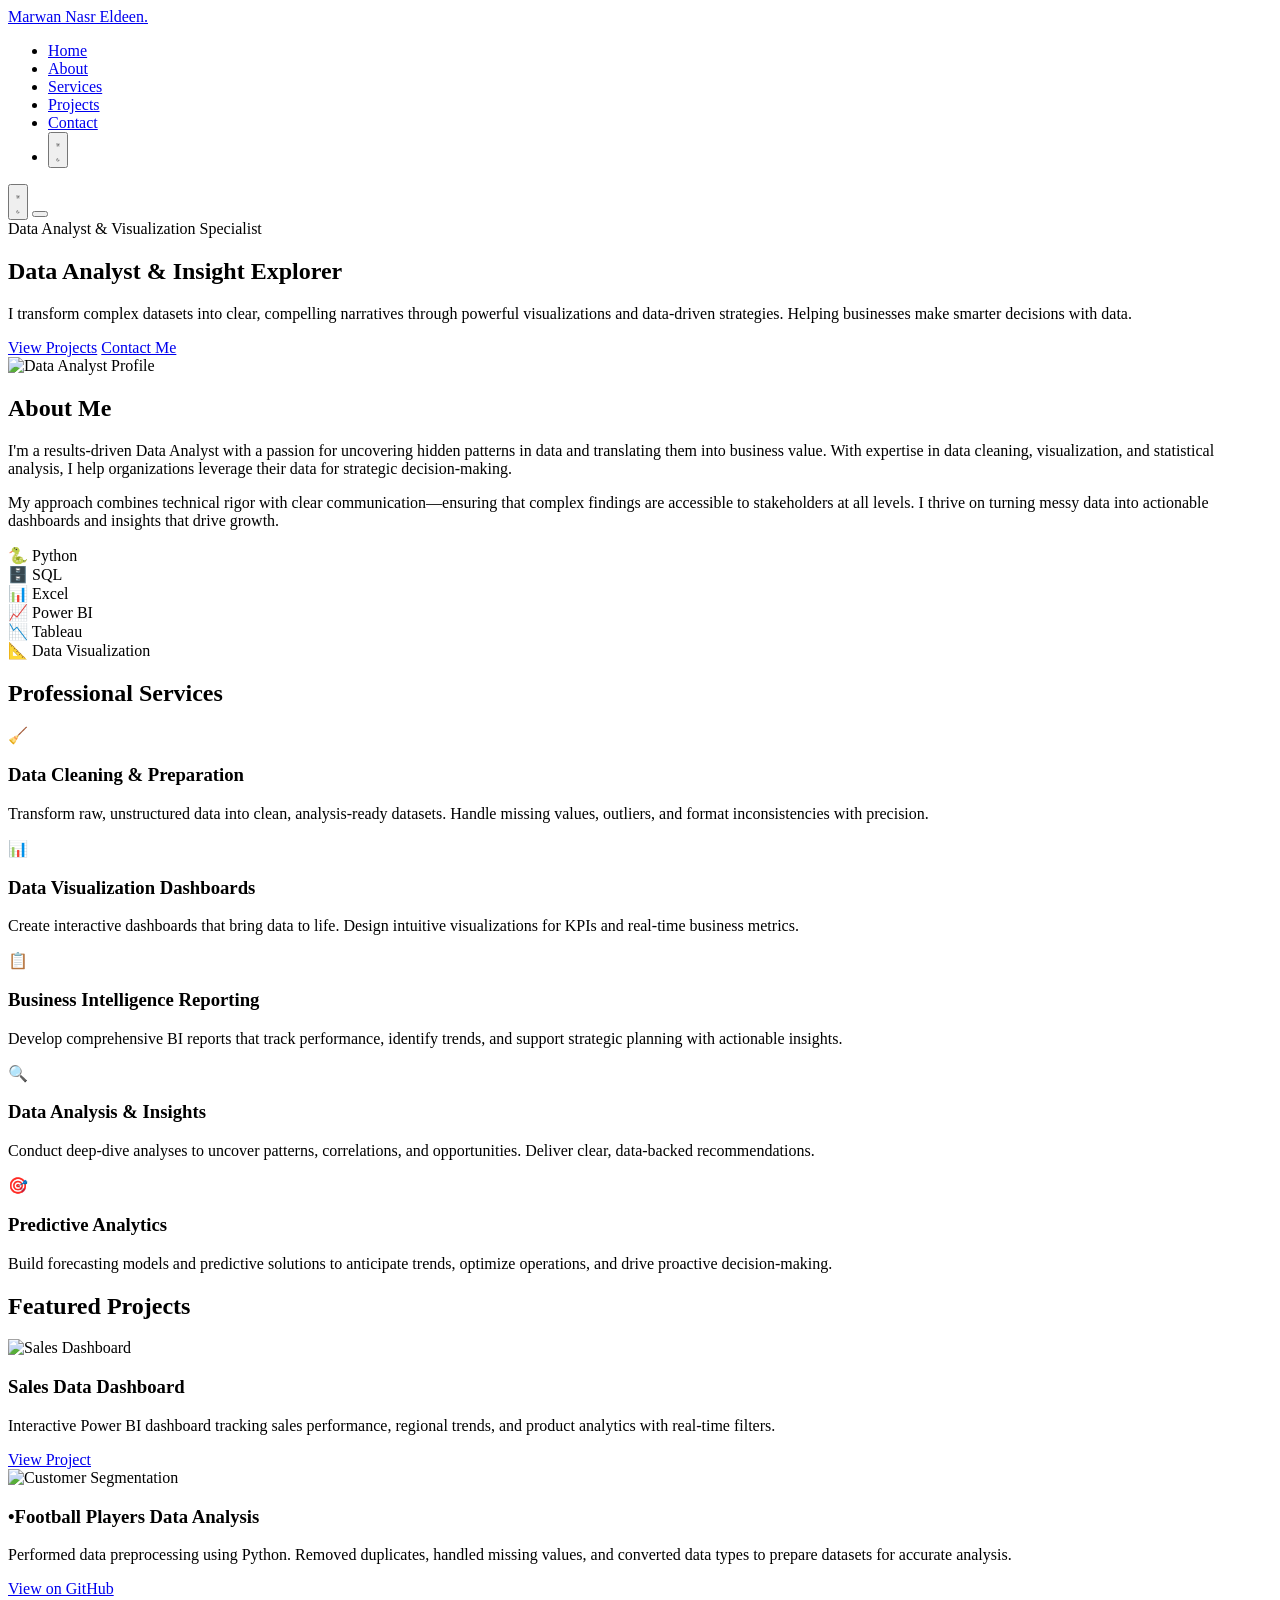
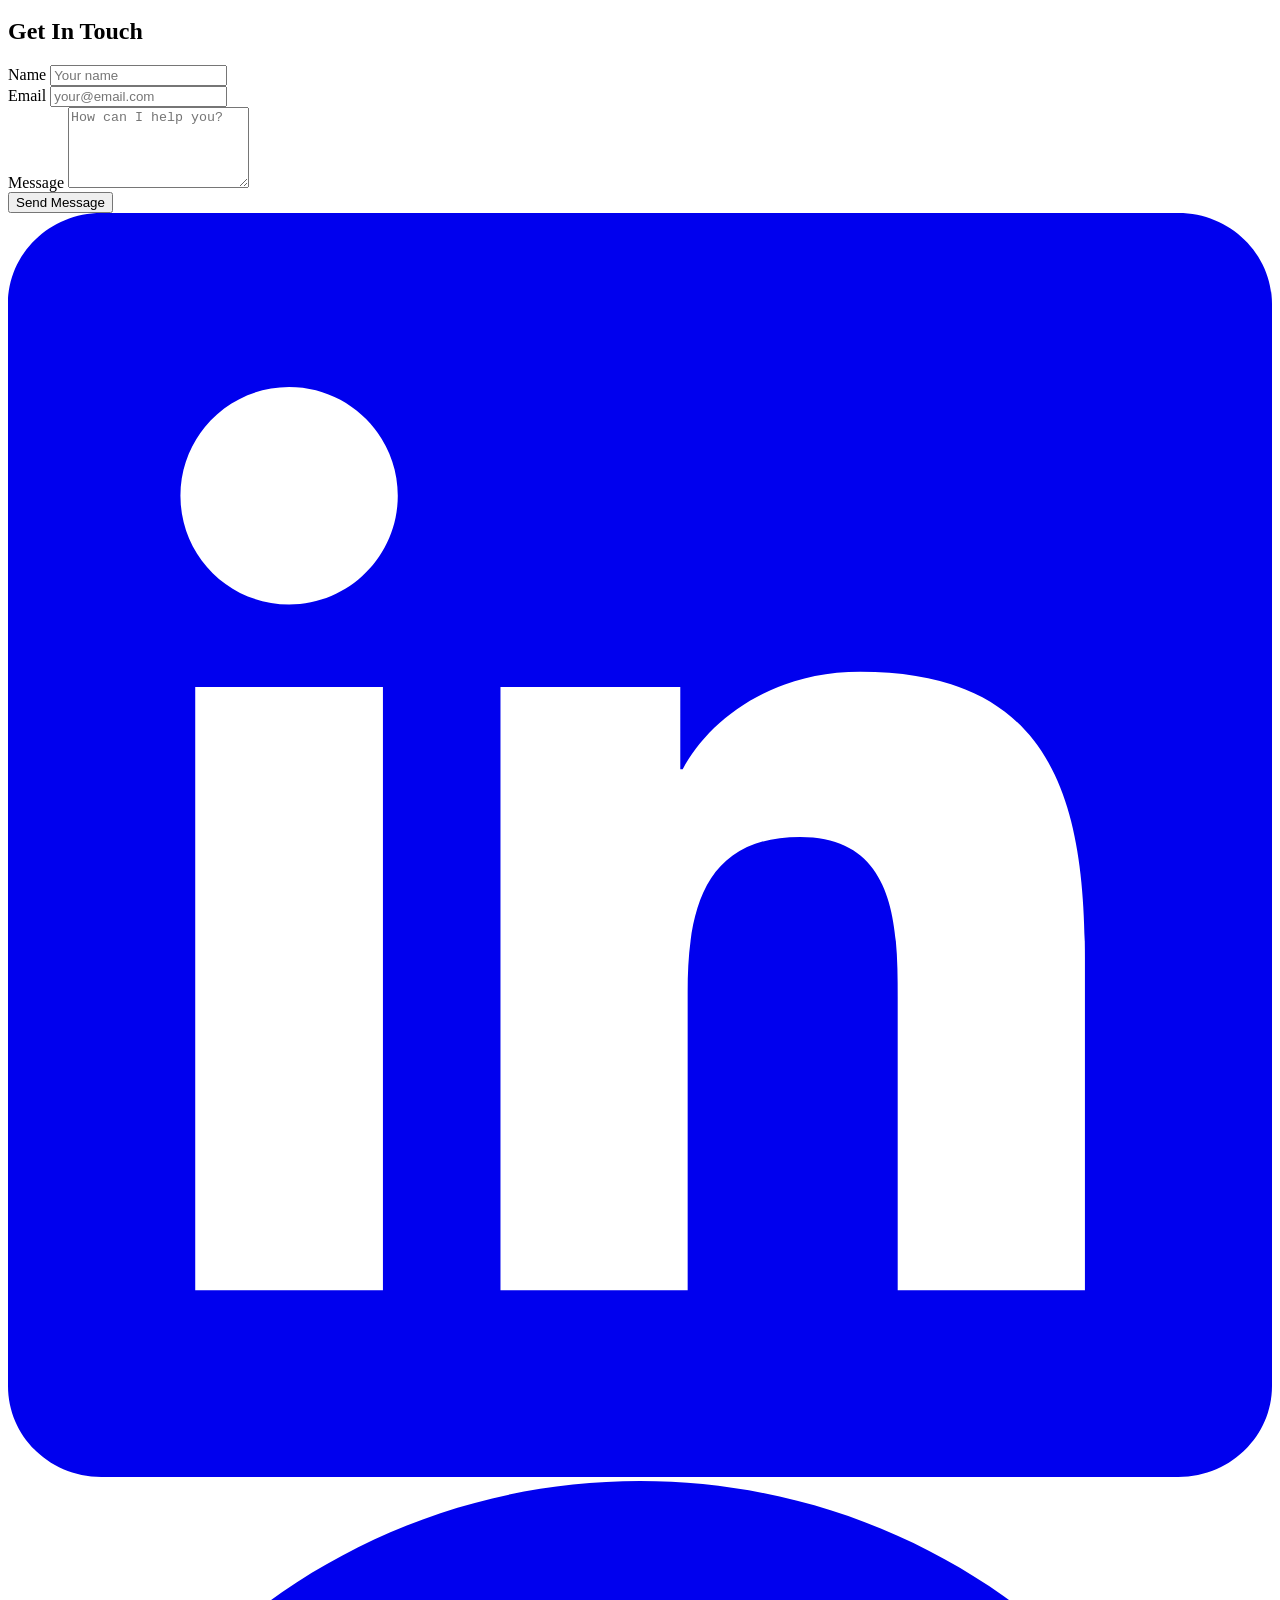
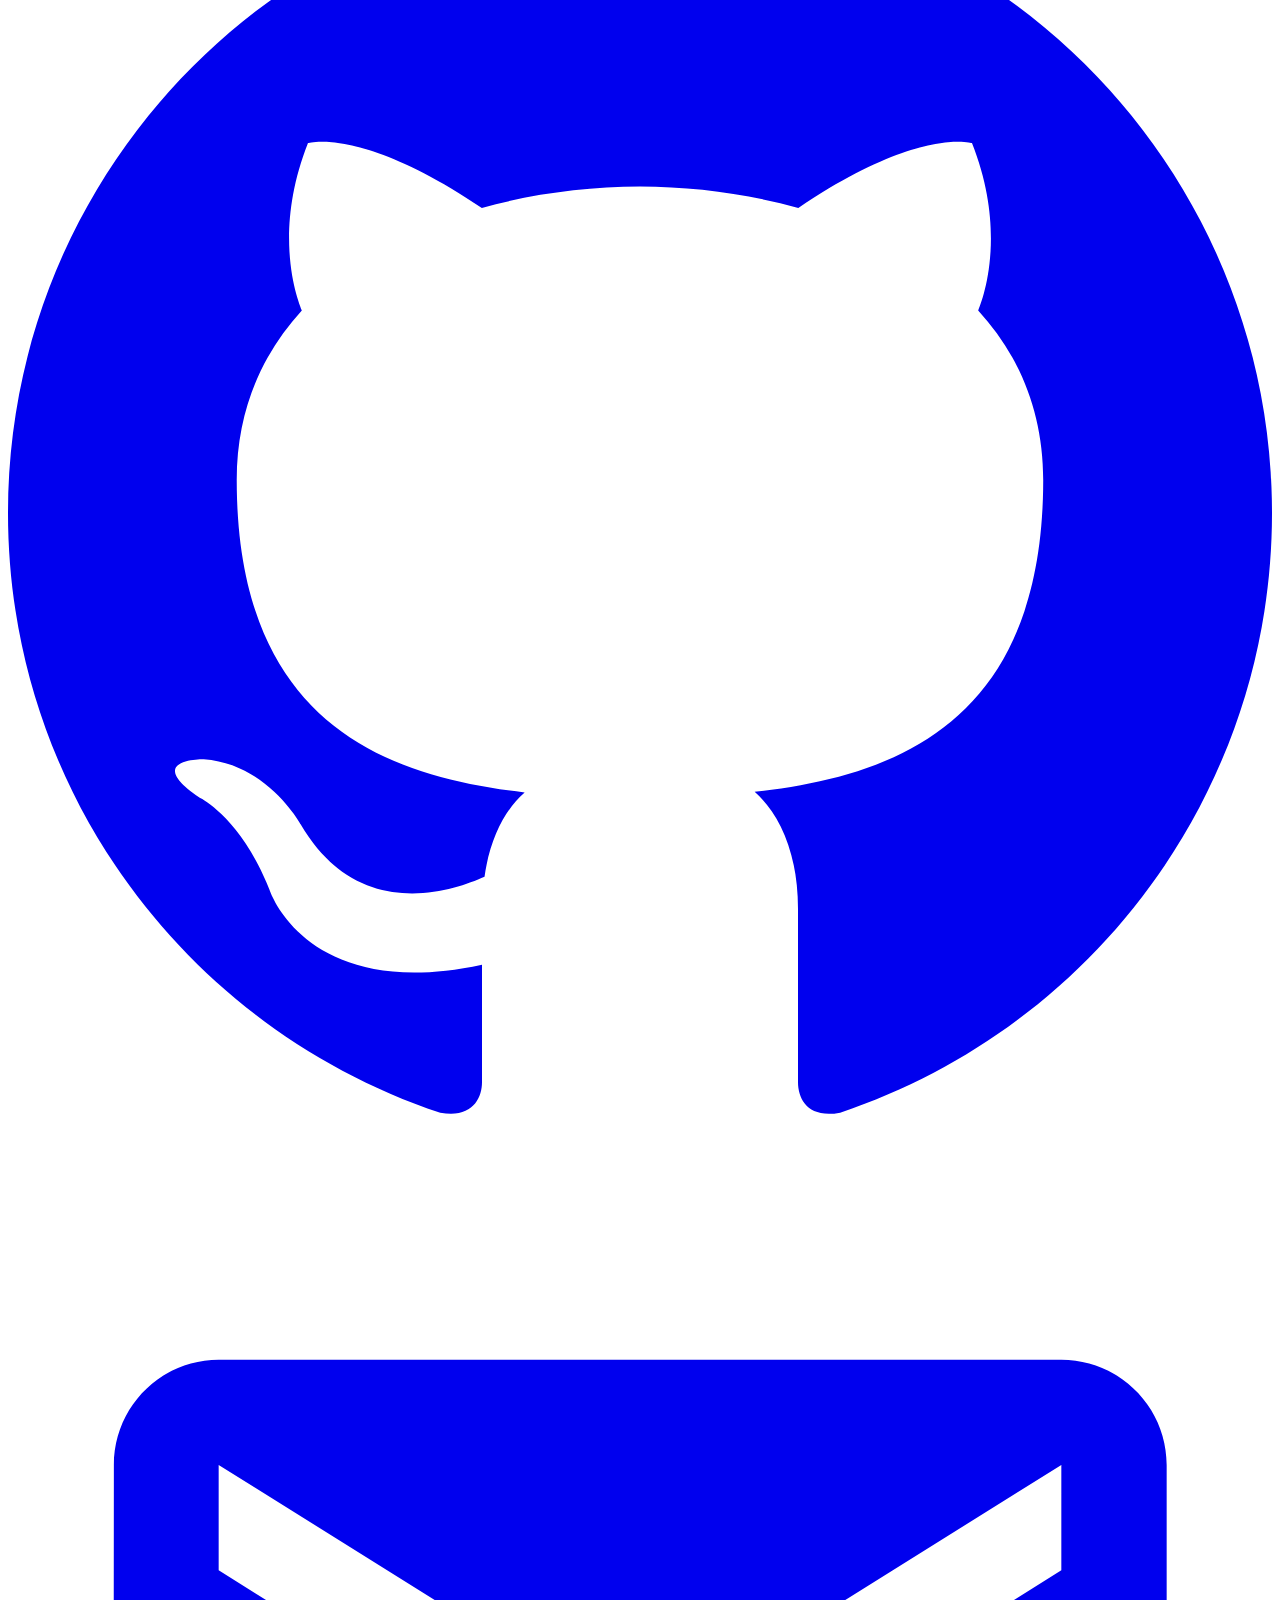
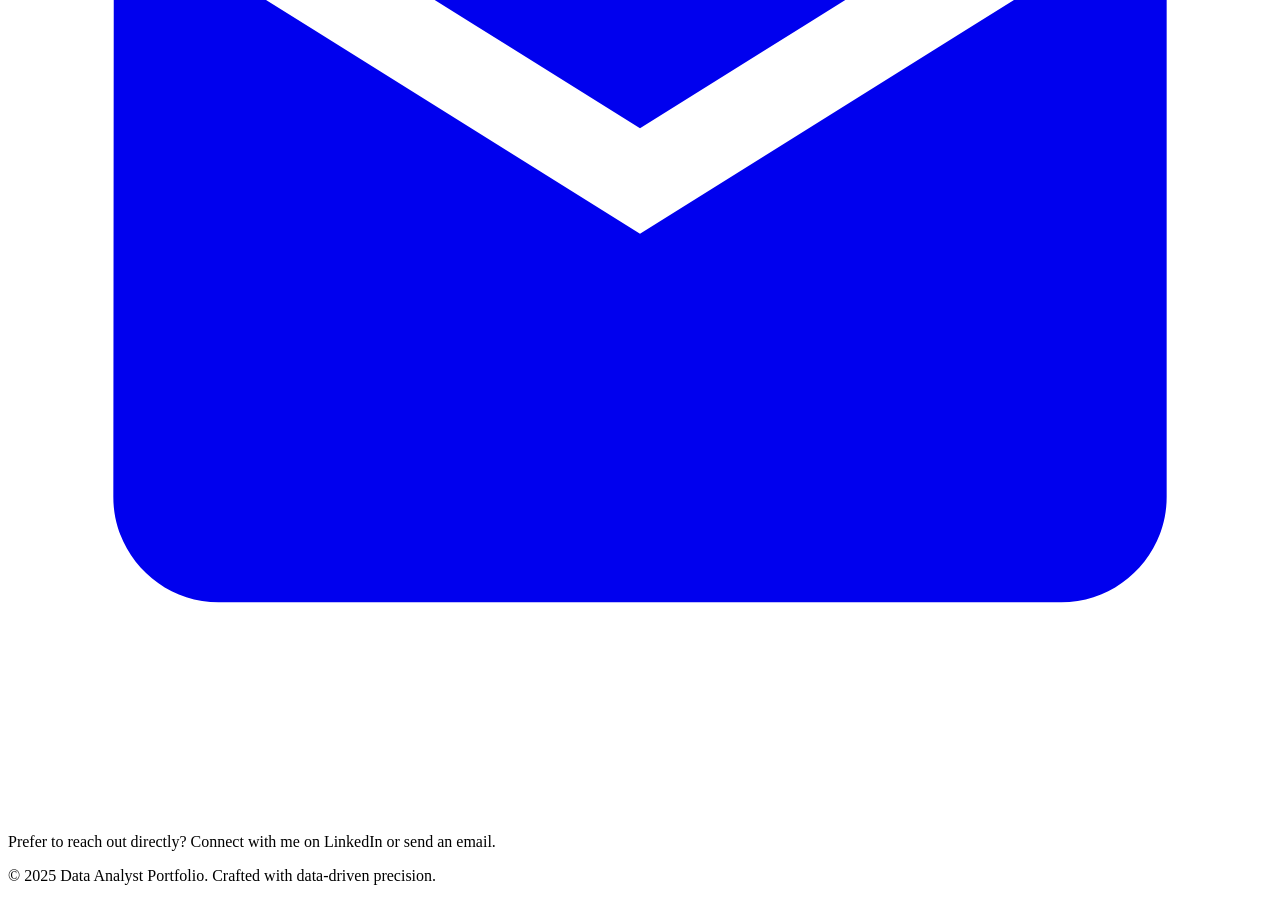
==== index.html @ 9dc435d7 "Add files via upload" ====
<!DOCTYPE html>
<!-- saved from url=(0024)file:///E:/rn/index.html -->
<html lang="en" data-theme="dark"><head><meta http-equiv="Content-Type" content="text/html; charset=UTF-8">
    
    <meta name="viewport" content="width=device-width, initial-scale=1.0">
    <meta name="description" content="Professional Data Analyst &amp; Data Visualization Specialist Portfolio">
    <title>Data Analyst | Portfolio</title>
    <link rel="preconnect" href="https://fonts.googleapis.com/">
    <link rel="preconnect" href="https://fonts.gstatic.com/" crossorigin="">
    <link href="./Data Analyst _ Portfolio_files/css2" rel="stylesheet">
    <link rel="stylesheet" href="./Data Analyst _ Portfolio_files/style.css">
</head>
<body>
    <!-- Navigation -->
    <header class="header" style="box-shadow: none;">
        <nav class="nav container">
            <a href="file:///E:/rn/index.html#hero" class="nav-logo">Marwan Nasr Eldeen<span class="accent">.</span></a>
            <ul class="nav-menu" id="navMenu">
                <li><a href="file:///E:/rn/index.html#hero" class="nav-link">Home</a></li>
                <li><a href="file:///E:/rn/index.html#about" class="nav-link">About</a></li>
                <li><a href="file:///E:/rn/index.html#services" class="nav-link">Services</a></li>
                <li><a href="file:///E:/rn/index.html#projects" class="nav-link">Projects</a></li>
                <li><a href="file:///E:/rn/index.html#contact" class="nav-link">Contact</a></li>
                <li class="nav-theme-item">
                    <button class="theme-toggle" id="themeToggle" aria-label="Toggle dark/light mode" type="button">
                        <span class="theme-track">
                            <span class="theme-thumb">
                                <svg class="theme-icon theme-icon-sun" viewBox="0 0 24 24" fill="none" stroke="currentColor" stroke-width="2" stroke-linecap="round">
                                    <circle cx="12" cy="12" r="4"></circle>
                                    <path d="M12 1v2M12 21v2M4.22 4.22l1.42 1.42M18.36 18.36l1.42 1.42M1 12h2M21 12h2M4.22 19.78l1.42-1.42M18.36 5.64l1.42-1.42"></path>
                                </svg>
                                <svg class="theme-icon theme-icon-moon" viewBox="0 0 24 24" fill="none" stroke="currentColor" stroke-width="2">
                                    <path d="M21 12.79A9 9 0 1 1 11.21 3 7 7 0 0 0 21 12.79z"></path>
                                </svg>
                            </span>
                        </span>
                    </button>
                </li>
            </ul>
            <div class="nav-actions">
                <button class="theme-toggle theme-toggle-mobile" id="themeToggleMobile" aria-label="Toggle dark/light mode" type="button">
                    <span class="theme-track">
                        <span class="theme-thumb">
                            <svg class="theme-icon theme-icon-sun" viewBox="0 0 24 24" fill="none" stroke="currentColor" stroke-width="2" stroke-linecap="round">
                                <circle cx="12" cy="12" r="4"></circle>
                                <path d="M12 1v2M12 21v2M4.22 4.22l1.42 1.42M18.36 18.36l1.42 1.42M1 12h2M21 12h2M4.22 19.78l1.42-1.42M18.36 5.64l1.42-1.42"></path>
                            </svg>
                            <svg class="theme-icon theme-icon-moon" viewBox="0 0 24 24" fill="none" stroke="currentColor" stroke-width="2">
                                <path d="M21 12.79A9 9 0 1 1 11.21 3 7 7 0 0 0 21 12.79z"></path>
                            </svg>
                        </span>
                    </span>
                </button>
                <button class="nav-toggle" id="navToggle" aria-label="Toggle navigation menu">
                    <span class="hamburger"></span>
                </button>
            </div>
        </nav>
    </header>

    <main>
        <!-- Hero Section -->
        <section id="hero" class="hero">
            <div class="hero-bg">
                <div class="grid-pattern"></div>
                <div class="gradient-orb orb-1"></div>
                <div class="gradient-orb orb-2"></div>
                <div class="gradient-orb orb-3"></div>
            </div>
            <div class="hero-content container">
                <div class="hero-text reveal visible">
                    <span class="hero-badge">Data Analyst &amp; Visualization Specialist</span>
                    <h1 class="hero-title">
                       Data Analyst &amp; Insight Explorer<span class="accent"></span>
                    </h1>
                    <p class="hero-description">
                        I transform complex datasets into clear, compelling narratives through powerful visualizations and data-driven strategies. Helping businesses make smarter decisions with data.
                    </p>
                    <div class="hero-buttons">
                        <a href="file:///E:/rn/index.html#projects" class="btn btn-primary">View Projects</a>
                        <a href="file:///E:/rn/index.html#contact" class="btn btn-secondary">Contact Me</a>
                    </div>
                </div>
                <div class="hero-image reveal visible">
                    <div class="profile-image-wrapper">
                        <img src="./Data Analyst _ Portfolio_files/photo.jpeg" alt="Data Analyst Profile" class="profile-image">
                        <div class="profile-ring"></div>
                    </div>
                </div>
            </div>
        </section>

        <!-- About Section -->
        <section id="about" class="about section">
            <div class="container">
                <h2 class="section-title reveal">About <span class="accent">Me</span></h2>
                <div class="about-grid">
                    <div class="about-content reveal">
                        <p class="about-text">
                            I'm a results-driven Data Analyst with a passion for uncovering hidden patterns in data and translating them into business value. With expertise in data cleaning, visualization, and statistical analysis, I help organizations leverage their data for strategic decision-making.
                        </p>
                        <p class="about-text">
                            My approach combines technical rigor with clear communication—ensuring that complex findings are accessible to stakeholders at all levels. I thrive on turning messy data into actionable dashboards and insights that drive growth.
                        </p>
                    </div>
                    <div class="skills-grid reveal">
                        <div class="skill-item">
                            <span class="skill-icon">🐍</span>
                            <span>Python</span>
                        </div>
                        <div class="skill-item">
                            <span class="skill-icon">🗄️</span>
                            <span>SQL</span>
                        </div>
                        <div class="skill-item">
                            <span class="skill-icon">📊</span>
                            <span>Excel</span>
                        </div>
                        <div class="skill-item">
                            <span class="skill-icon">📈</span>
                            <span>Power BI</span>
                        </div>
                        <div class="skill-item">
                            <span class="skill-icon">📉</span>
                            <span>Tableau</span>
                        </div>
                        <div class="skill-item">
                            <span class="skill-icon">📐</span>
                            <span>Data Visualization</span>
                        </div>
                    </div>
                </div>
            </div>
        </section>

        <!-- Services Section -->
        <section id="services" class="services section section-alt">
            <div class="container">
                <h2 class="section-title reveal">Professional <span class="accent">Services</span></h2>
                <div class="services-grid">
                    <div class="service-card reveal">
                        <div class="service-icon">🧹</div>
                        <h3>Data Cleaning &amp; Preparation</h3>
                        <p>Transform raw, unstructured data into clean, analysis-ready datasets. Handle missing values, outliers, and format inconsistencies with precision.</p>
                    </div>
                    <div class="service-card reveal">
                        <div class="service-icon">📊</div>
                        <h3>Data Visualization Dashboards</h3>
                        <p>Create interactive dashboards that bring data to life. Design intuitive visualizations for KPIs and real-time business metrics.</p>
                    </div>
                    <div class="service-card reveal">
                        <div class="service-icon">📋</div>
                        <h3>Business Intelligence Reporting</h3>
                        <p>Develop comprehensive BI reports that track performance, identify trends, and support strategic planning with actionable insights.</p>
                    </div>
                    <div class="service-card reveal">
                        <div class="service-icon">🔍</div>
                        <h3>Data Analysis &amp; Insights</h3>
                        <p>Conduct deep-dive analyses to uncover patterns, correlations, and opportunities. Deliver clear, data-backed recommendations.</p>
                    </div>
                    <div class="service-card reveal">
                        <div class="service-icon">🎯</div>
                        <h3>Predictive Analytics</h3>
                        <p>Build forecasting models and predictive solutions to anticipate trends, optimize operations, and drive proactive decision-making.</p>
                    </div>
                </div>
            </div>
        </section>

        <!-- Projects Section -->
        <section id="projects" class="projects section">
            <div class="container">
                <h2 class="section-title reveal">Featured <span class="accent">Projects</span></h2>
                <div class="projects-grid">
                    <article class="project-card reveal">
                        <div class="project-image">
                            <img src="./Data Analyst _ Portfolio_files/photo-1551288049-bebda4e38f71" alt="Sales Dashboard">
                            <div class="project-overlay"></div>
                        </div>
                        <div class="project-content">
                            <h3>Sales Data Dashboard</h3>
                            <p>Interactive Power BI dashboard tracking sales performance, regional trends, and product analytics with real-time filters.</p>
                            <a href="file:///E:/rn/index.html#" class="btn btn-outline">View Project</a>
                        </div>
                    </article>
                    <article class="project-card reveal">
                        <div class="project-image">
                            <img src="./Data Analyst _ Portfolio_files/photo-1460925895917-afdab827c52f" alt="Customer Segmentation">
                            <div class="project-overlay"></div>
                        </div>
                        <div class="project-content">
                            <h3>•Football Players Data Analysis</h3>
                            <p>Performed data preprocessing using Python. Removed duplicates, handled missing values, and converted data types to prepare datasets for accurate analysis.</p>
                            <a href="file:///E:/rn/index.html#" class="btn btn-outline">View on GitHub</a>
                        </div>
                    </article>
                    
                    
                  
                </div>
            </div>
        </section>

        <!-- Contact Section -->
        <section id="contact" class="contact section section-alt">
            <div class="container">
                <h2 class="section-title reveal">Get In <span class="accent">Touch</span></h2>
                <div class="contact-wrapper">
                    <form class="contact-form reveal" id="contactForm" novalidate="">
                        <div class="form-group">
                            <label for="name">Name</label>
                            <input type="text" id="name" name="name" placeholder="Your name" required="">
                            <span class="form-error" id="nameError"></span>
                        </div>
                        <div class="form-group">
                            <label for="email">Email</label>
                            <input type="email" id="email" name="email" placeholder="your@email.com" required="">
                            <span class="form-error" id="emailError"></span>
                        </div>
                        <div class="form-group">
                            <label for="message">Message</label>
                            <textarea id="message" name="message" rows="5" placeholder="How can I help you?" required=""></textarea>
                            <span class="form-error" id="messageError"></span>
                        </div>
                        <button type="submit" class="btn btn-primary btn-full">Send Message</button>
                    </form>
                    <div class="contact-info reveal">
                        <div class="social-links">
                            <a href="https://linkedin.com/" target="_blank" rel="noopener noreferrer" class="social-link" aria-label="LinkedIn">
                                <svg viewBox="0 0 24 24" fill="currentColor"><path d="M20.447 20.452h-3.554v-5.569c0-1.328-.027-3.037-1.852-3.037-1.853 0-2.136 1.445-2.136 2.939v5.667H9.351V9h3.414v1.561h.046c.477-.9 1.637-1.85 3.37-1.85 3.601 0 4.267 2.37 4.267 5.455v6.286zM5.337 7.433c-1.144 0-2.063-.926-2.063-2.065 0-1.138.92-2.063 2.063-2.063 1.14 0 2.064.925 2.064 2.063 0 1.139-.925 2.065-2.064 2.065zm1.782 13.019H3.555V9h3.564v11.452zM22.225 0H1.771C.792 0 0 .774 0 1.729v20.542C0 23.227.792 24 1.771 24h20.451C23.2 24 24 23.227 24 22.271V1.729C24 .774 23.2 0 22.222 0h.003z"></path></svg>
                            </a>
                            <a href="https://github.com/" target="_blank" rel="noopener noreferrer" class="social-link" aria-label="GitHub">
                                <svg viewBox="0 0 24 24" fill="currentColor"><path d="M12 0c-6.626 0-12 5.373-12 12 0 5.302 3.438 9.8 8.207 11.387.599.111.793-.261.793-.577v-2.234c-3.338.726-4.033-1.416-4.033-1.416-.546-1.387-1.333-1.756-1.333-1.756-1.089-.745.083-.729.083-.729 1.205.084 1.839 1.237 1.839 1.237 1.07 1.834 2.807 1.304 3.492.997.107-.775.418-1.305.762-1.604-2.665-.305-5.467-1.334-5.467-5.931 0-1.311.469-2.381 1.236-3.221-.124-.303-.535-1.524.117-3.176 0 0 1.008-.322 3.301 1.23.957-.266 1.983-.399 3.003-.404 1.02.005 2.047.138 3.006.404 2.291-1.552 3.297-1.23 3.297-1.23.653 1.653.242 2.874.118 3.176.77.84 1.235 1.911 1.235 3.221 0 4.609-2.807 5.624-5.479 5.921.43.372.823 1.102.823 2.222v3.293c0 .319.192.694.801.576 4.765-1.589 8.199-6.086 8.199-11.386 0-6.627-5.373-12-12-12z"></path></svg>
                            </a>
                            <a href="mailto:hello@example.com" class="social-link" aria-label="Email">
                                <svg viewBox="0 0 24 24" fill="currentColor"><path d="M20 4H4c-1.1 0-1.99.9-1.99 2L2 18c0 1.1.9 2 2 2h16c1.1 0 2-.9 2-2V6c0-1.1-.9-2-2-2zm0 4l-8 5-8-5V6l8 5 8-5v2z"></path></svg>
                            </a>
                        </div>
                        <p class="contact-note">Prefer to reach out directly? Connect with me on LinkedIn or send an email.</p>
                    </div>
                </div>
            </div>
        </section>
    </main>

    <!-- Footer -->
    <footer class="footer">
        <div class="container">
            <p class="footer-text">© 2025 Data Analyst Portfolio. Crafted with data-driven precision.</p>
        </div>
    </footer>

    <script src="./Data Analyst _ Portfolio_files/script.js"></script>


</body></html>
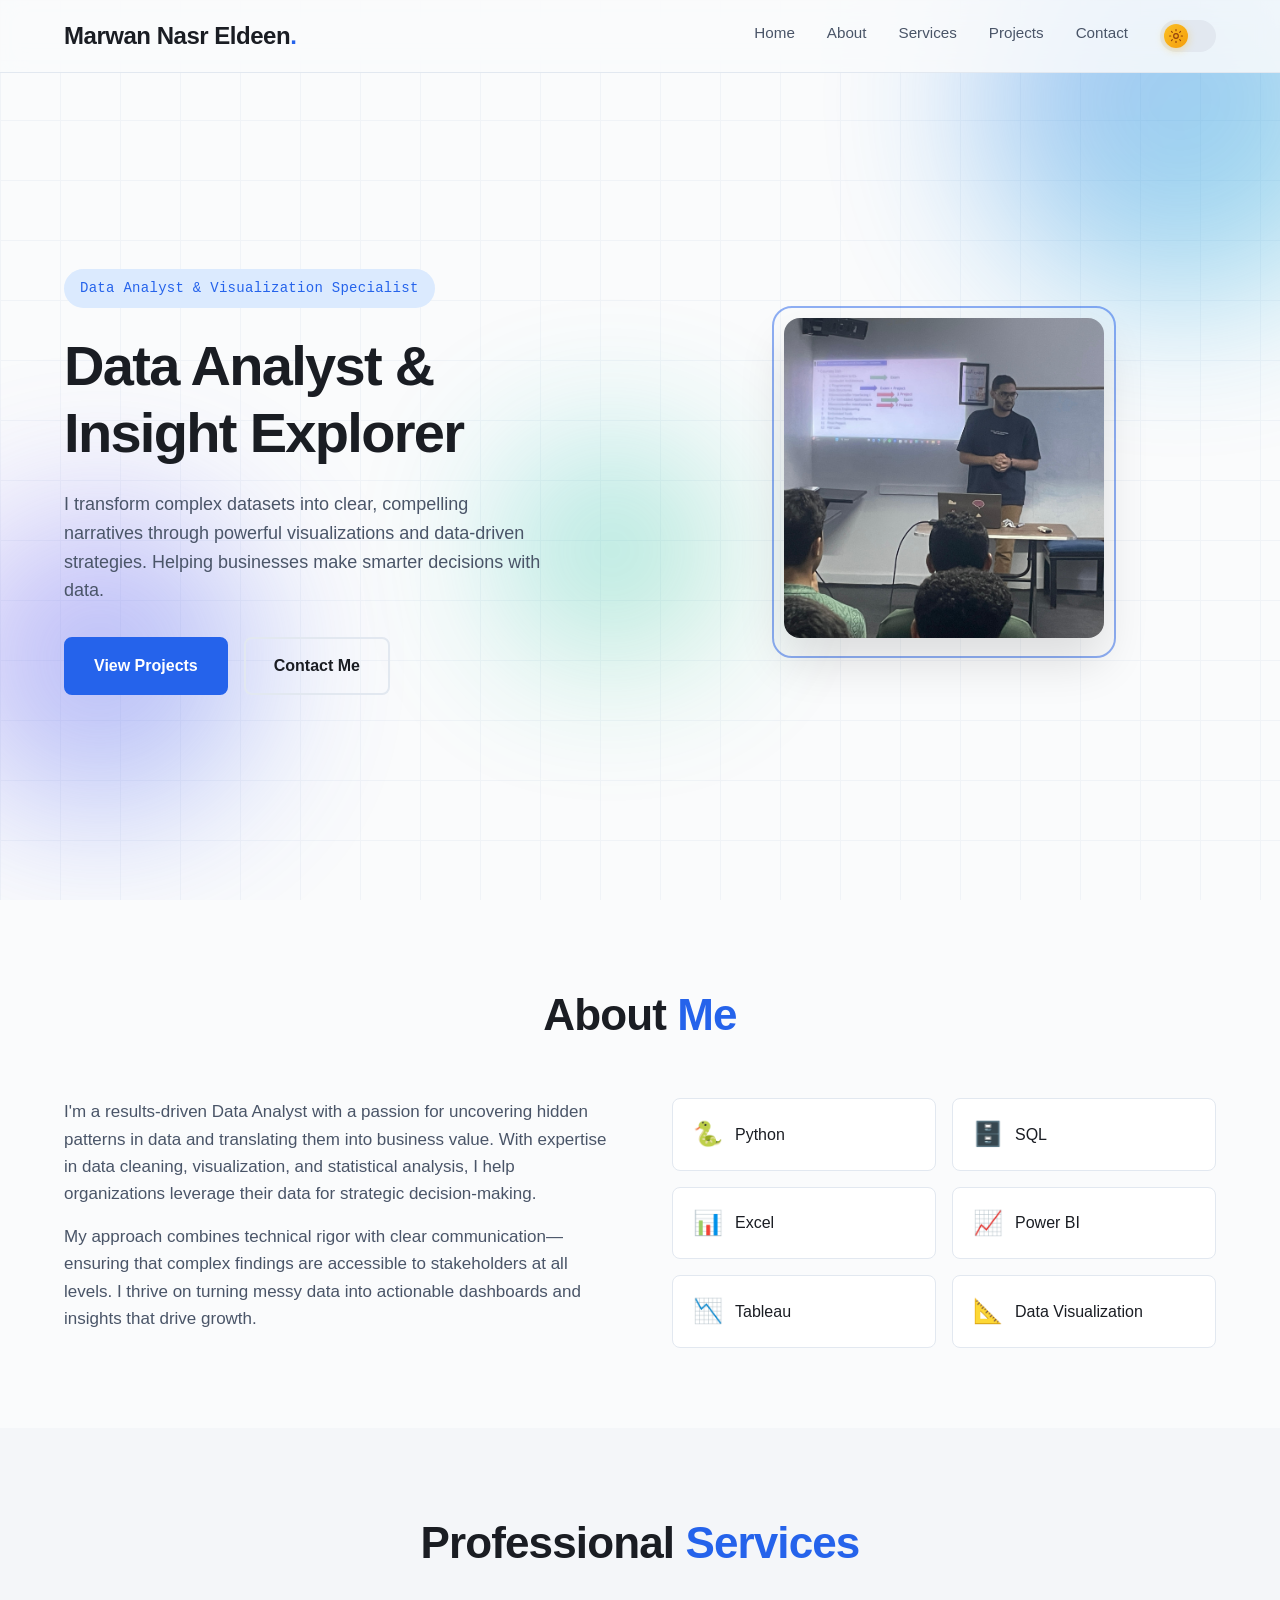
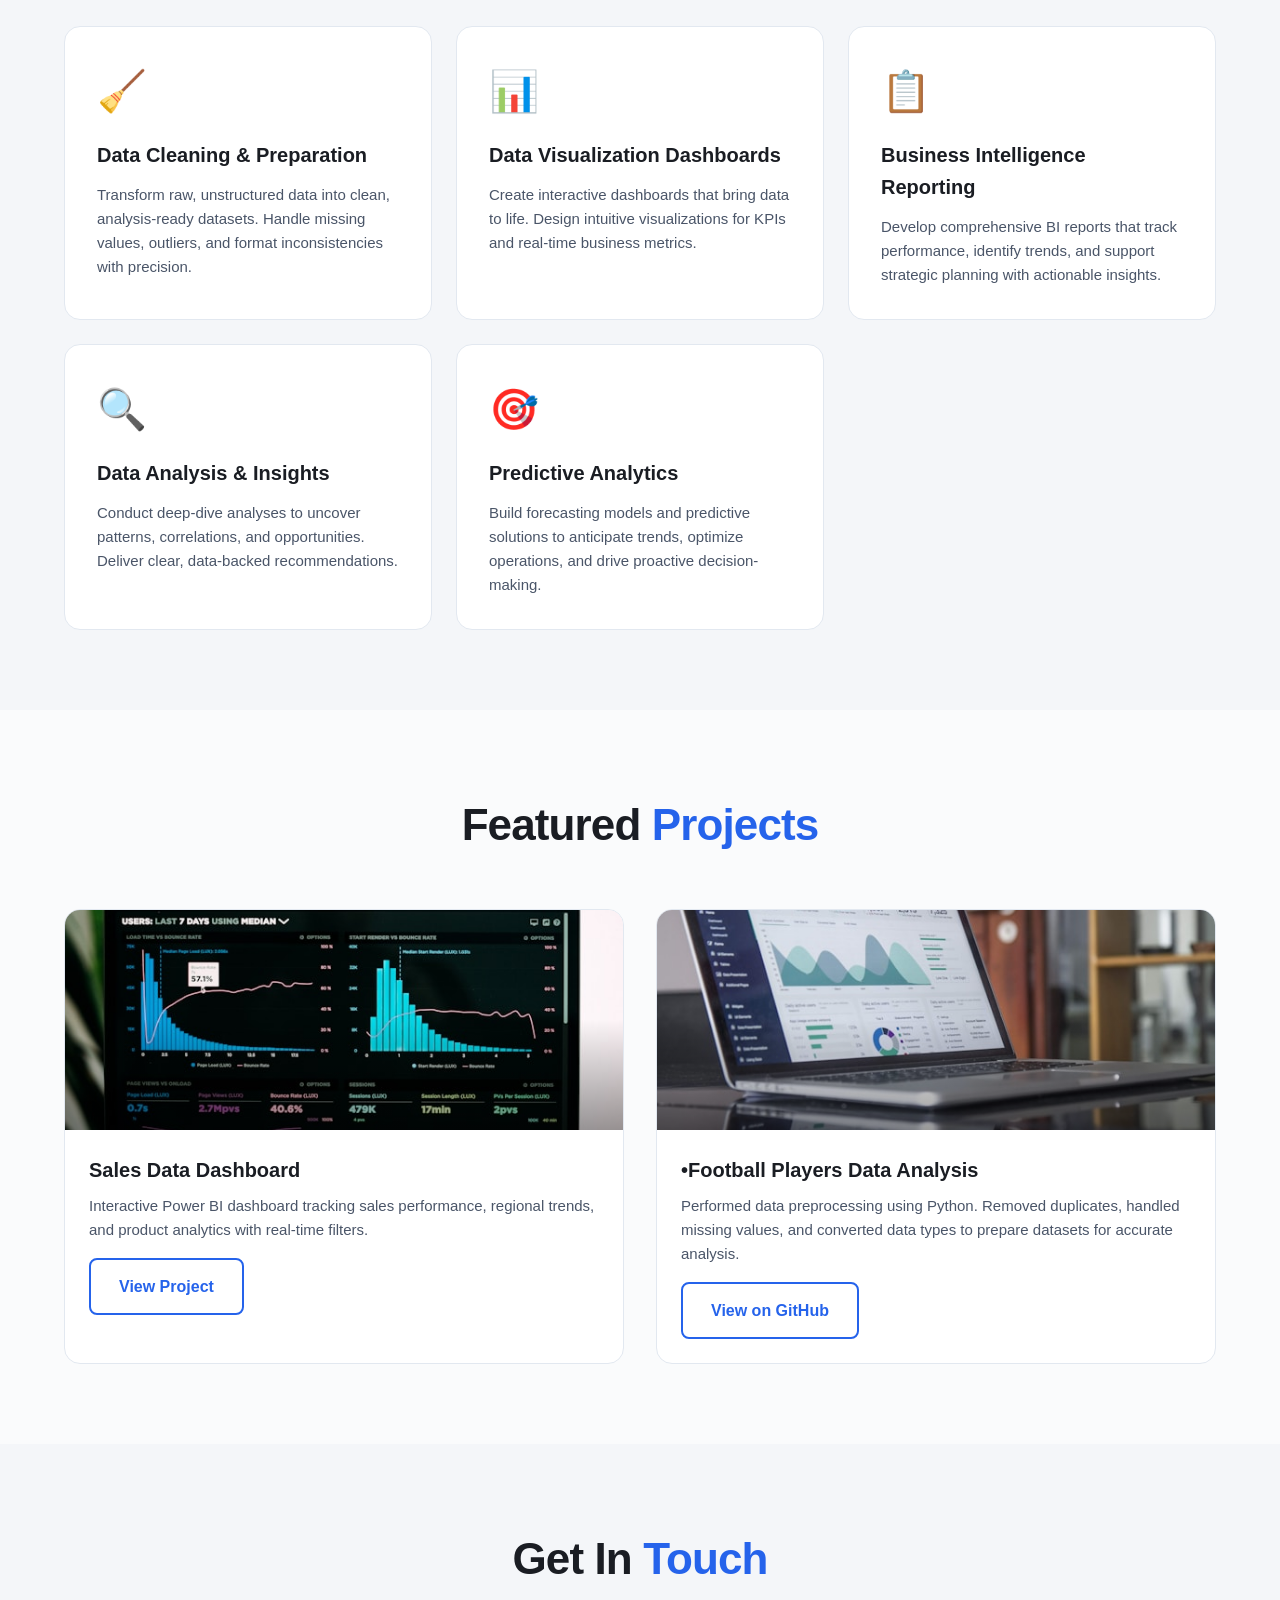
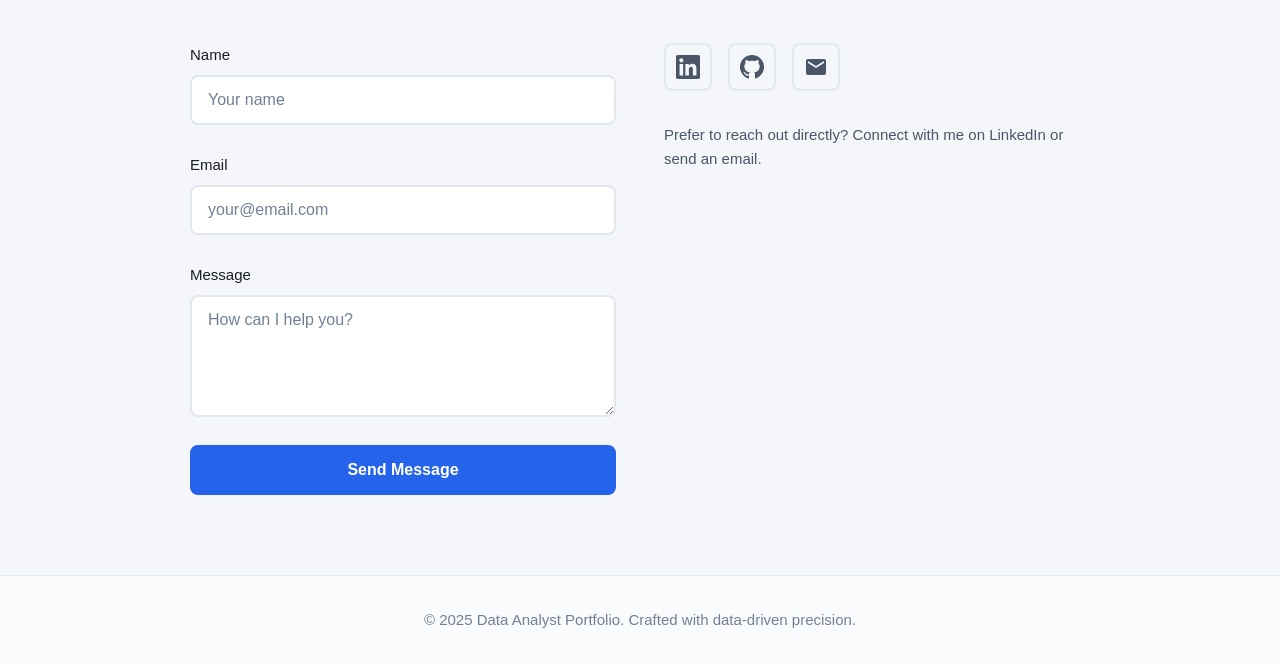
==== commit 2dce7b49: "Add files via upload" ====
--- a/index.html
+++ b/index.html
@@ -1,5 +1,4 @@
 <!DOCTYPE html>
-<!-- saved from url=(0024)file:///E:/rn/index.html -->
 <html lang="en" data-theme="dark"><head><meta http-equiv="Content-Type" content="text/html; charset=UTF-8">
     
     <meta name="viewport" content="width=device-width, initial-scale=1.0">
@@ -7,20 +6,20 @@
     <title>Data Analyst | Portfolio</title>
     <link rel="preconnect" href="https://fonts.googleapis.com/">
     <link rel="preconnect" href="https://fonts.gstatic.com/" crossorigin="">
-    <link href="./Data Analyst _ Portfolio_files/css2" rel="stylesheet">
-    <link rel="stylesheet" href="./Data Analyst _ Portfolio_files/style.css">
+    <link href="css2" rel="stylesheet">
+    <link rel="stylesheet" href="style.css">
 </head>
 <body>
     <!-- Navigation -->
     <header class="header" style="box-shadow: none;">
         <nav class="nav container">
-            <a href="file:///E:/rn/index.html#hero" class="nav-logo">Marwan Nasr Eldeen<span class="accent">.</span></a>
+            <a href="#hero" class="nav-logo">Marwan Nasr Eldeen<span class="accent">.</span></a>
             <ul class="nav-menu" id="navMenu">
-                <li><a href="file:///E:/rn/index.html#hero" class="nav-link">Home</a></li>
-                <li><a href="file:///E:/rn/index.html#about" class="nav-link">About</a></li>
-                <li><a href="file:///E:/rn/index.html#services" class="nav-link">Services</a></li>
-                <li><a href="file:///E:/rn/index.html#projects" class="nav-link">Projects</a></li>
-                <li><a href="file:///E:/rn/index.html#contact" class="nav-link">Contact</a></li>
+                <li><a href="#hero" class="nav-link">Home</a></li>
+                <li><a href="#about" class="nav-link">About</a></li>
+                <li><a href="#services" class="nav-link">Services</a></li>
+                <li><a href="#projects" class="nav-link">Projects</a></li>
+                <li><a href="#contact" class="nav-link">Contact</a></li>
                 <li class="nav-theme-item">
                     <button class="theme-toggle" id="themeToggle" aria-label="Toggle dark/light mode" type="button">
                         <span class="theme-track">
@@ -77,13 +76,13 @@
                         I transform complex datasets into clear, compelling narratives through powerful visualizations and data-driven strategies. Helping businesses make smarter decisions with data.
                     </p>
                     <div class="hero-buttons">
-                        <a href="file:///E:/rn/index.html#projects" class="btn btn-primary">View Projects</a>
-                        <a href="file:///E:/rn/index.html#contact" class="btn btn-secondary">Contact Me</a>
+                        <a href="#projects" class="btn btn-primary">View Projects</a>
+                        <a href="#contact" class="btn btn-secondary">Contact Me</a>
                     </div>
                 </div>
                 <div class="hero-image reveal visible">
                     <div class="profile-image-wrapper">
-                        <img src="./Data Analyst _ Portfolio_files/photo.jpeg" alt="Data Analyst Profile" class="profile-image">
+                        <img src="photo.jpeg" alt="Data Analyst Profile" class="profile-image">
                         <div class="profile-ring"></div>
                     </div>
                 </div>
@@ -174,24 +173,24 @@
                 <div class="projects-grid">
                     <article class="project-card reveal">
                         <div class="project-image">
-                            <img src="./Data Analyst _ Portfolio_files/photo-1551288049-bebda4e38f71" alt="Sales Dashboard">
+                            <img src="photo-1551288049-bebda4e38f71" alt="Sales Dashboard">
                             <div class="project-overlay"></div>
                         </div>
                         <div class="project-content">
                             <h3>Sales Data Dashboard</h3>
                             <p>Interactive Power BI dashboard tracking sales performance, regional trends, and product analytics with real-time filters.</p>
-                            <a href="file:///E:/rn/index.html#" class="btn btn-outline">View Project</a>
+                            <a href="#" class="btn btn-outline">View Project</a>
                         </div>
                     </article>
                     <article class="project-card reveal">
                         <div class="project-image">
-                            <img src="./Data Analyst _ Portfolio_files/photo-1460925895917-afdab827c52f" alt="Customer Segmentation">
+                            <img src="photo-1460925895917-afdab827c52f" alt="Customer Segmentation">
                             <div class="project-overlay"></div>
                         </div>
                         <div class="project-content">
                             <h3>•Football Players Data Analysis</h3>
                             <p>Performed data preprocessing using Python. Removed duplicates, handled missing values, and converted data types to prepare datasets for accurate analysis.</p>
-                            <a href="file:///E:/rn/index.html#" class="btn btn-outline">View on GitHub</a>
+                            <a href="#" class="btn btn-outline">View on GitHub</a>
                         </div>
                     </article>
                     
@@ -229,7 +228,7 @@
                             <a href="https://linkedin.com/" target="_blank" rel="noopener noreferrer" class="social-link" aria-label="LinkedIn">
                                 <svg viewBox="0 0 24 24" fill="currentColor"><path d="M20.447 20.452h-3.554v-5.569c0-1.328-.027-3.037-1.852-3.037-1.853 0-2.136 1.445-2.136 2.939v5.667H9.351V9h3.414v1.561h.046c.477-.9 1.637-1.85 3.37-1.85 3.601 0 4.267 2.37 4.267 5.455v6.286zM5.337 7.433c-1.144 0-2.063-.926-2.063-2.065 0-1.138.92-2.063 2.063-2.063 1.14 0 2.064.925 2.064 2.063 0 1.139-.925 2.065-2.064 2.065zm1.782 13.019H3.555V9h3.564v11.452zM22.225 0H1.771C.792 0 0 .774 0 1.729v20.542C0 23.227.792 24 1.771 24h20.451C23.2 24 24 23.227 24 22.271V1.729C24 .774 23.2 0 22.222 0h.003z"></path></svg>
                             </a>
-                            <a href="https://github.com/" target="_blank" rel="noopener noreferrer" class="social-link" aria-label="GitHub">
+                            <a href="https://github.com/marwanmohmmed" target="_blank" rel="noopener noreferrer" class="social-link" aria-label="GitHub">
                                 <svg viewBox="0 0 24 24" fill="currentColor"><path d="M12 0c-6.626 0-12 5.373-12 12 0 5.302 3.438 9.8 8.207 11.387.599.111.793-.261.793-.577v-2.234c-3.338.726-4.033-1.416-4.033-1.416-.546-1.387-1.333-1.756-1.333-1.756-1.089-.745.083-.729.083-.729 1.205.084 1.839 1.237 1.839 1.237 1.07 1.834 2.807 1.304 3.492.997.107-.775.418-1.305.762-1.604-2.665-.305-5.467-1.334-5.467-5.931 0-1.311.469-2.381 1.236-3.221-.124-.303-.535-1.524.117-3.176 0 0 1.008-.322 3.301 1.23.957-.266 1.983-.399 3.003-.404 1.02.005 2.047.138 3.006.404 2.291-1.552 3.297-1.23 3.297-1.23.653 1.653.242 2.874.118 3.176.77.84 1.235 1.911 1.235 3.221 0 4.609-2.807 5.624-5.479 5.921.43.372.823 1.102.823 2.222v3.293c0 .319.192.694.801.576 4.765-1.589 8.199-6.086 8.199-11.386 0-6.627-5.373-12-12-12z"></path></svg>
                             </a>
                             <a href="mailto:hello@example.com" class="social-link" aria-label="Email">
@@ -250,7 +249,7 @@
         </div>
     </footer>
 
-    <script src="./Data Analyst _ Portfolio_files/script.js"></script>
-
-
-</body></html>+    <script src="script.js"></script>
+
+
+</body></html>
--- a/style.css
+++ b/style.css
@@ -0,0 +1,941 @@
+/* ============================================
+   DATA ANALYST PORTFOLIO - STYLESHEET
+   Modern, professional design with dark/light mode
+   ============================================ */
+
+/* CSS Variables - Light Mode (Default) */
+:root {
+    --bg-primary: #fafbfc;
+    --bg-secondary: #ffffff;
+    --bg-alt: #f4f6f9;
+    --text-primary: #1a1d23;
+    --text-secondary: #4a5568;
+    --text-muted: #718096;
+    --accent: #2563eb;
+    --accent-hover: #1d4ed8;
+    --accent-light: #dbeafe;
+    --border: #e2e8f0;
+    --shadow: rgba(0, 0, 0, 0.08);
+    --shadow-lg: rgba(0, 0, 0, 0.12);
+    --theme-transition: 0.5s ease;
+}
+
+/* CSS Variables - Dark Mode */
+[data-theme="dark"] {
+    --bg-primary: #0f1117;
+    --bg-secondary: #161b22;
+    --bg-alt: #21262d;
+    --text-primary: #f0f6fc;
+    --text-secondary: #c9d1d9;
+    --text-muted: #8b949e;
+    --accent: #58a6ff;
+    --accent-hover: #79b8ff;
+    --accent-light: rgba(88, 166, 255, 0.15);
+    --border: #30363d;
+    --shadow: rgba(0, 0, 0, 0.3);
+    --shadow-lg: rgba(0, 0, 0, 0.5);
+}
+
+/* Reset & Base */
+*, *::before, *::after {
+    box-sizing: border-box;
+    margin: 0;
+    padding: 0;
+}
+
+html {
+    scroll-behavior: smooth;
+}
+
+/* ========== CUSTOM SCROLLBAR ========== */
+/* Webkit browsers (Chrome, Safari, Edge) */
+::-webkit-scrollbar {
+    width: 8px;
+    height: 8px;
+}
+
+::-webkit-scrollbar-track {
+    background: var(--bg-alt);
+    border-radius: 4px;
+}
+
+::-webkit-scrollbar-thumb {
+    background: linear-gradient(180deg, var(--accent) 0%, #06b6d4 100%);
+    border-radius: 4px;
+    transition: background 0.3s ease;
+}
+
+::-webkit-scrollbar-thumb:hover {
+    background: linear-gradient(180deg, var(--accent-hover) 0%, #0891b2 100%);
+}
+
+::-webkit-scrollbar-thumb:active {
+    background: linear-gradient(180deg, var(--accent-hover) 0%, #0e7490 100%);
+}
+
+/* Firefox */
+* {
+    scrollbar-width: thin;
+    scrollbar-color: var(--accent) var(--bg-alt);
+}
+
+/* Dark mode scrollbar */
+[data-theme="dark"] ::-webkit-scrollbar-thumb {
+    background: linear-gradient(180deg, #58a6ff 0%, #3891d4 100%);
+}
+
+[data-theme="dark"] ::-webkit-scrollbar-thumb:hover {
+    background: linear-gradient(180deg, #79b8ff 0%, #58a6ff 100%);
+}
+
+/* Smooth scrollbar animation - use scrollbar-gutter for stability */
+body {
+    font-family: 'DM Sans', -apple-system, BlinkMacSystemFont, sans-serif;
+    background: var(--bg-primary);
+    color: var(--text-primary);
+    line-height: 1.6;
+    overflow-x: hidden;
+    transition: background 0.5s ease, color 0.5s ease;
+}
+
+.container {
+    max-width: 1200px;
+    margin: 0 auto;
+    padding: 0 1.5rem;
+}
+
+.section {
+    padding: 5rem 0;
+}
+
+.section-alt {
+    background: var(--bg-alt);
+}
+
+.section-title {
+    font-size: clamp(2rem, 4vw, 2.75rem);
+    font-weight: 700;
+    text-align: center;
+    margin-bottom: 3rem;
+    letter-spacing: -0.02em;
+}
+
+.accent {
+    color: var(--accent);
+}
+
+/* ========== THEME TRANSITIONS ========== */
+/* Smooth color transitions when switching themes */
+body,
+.header,
+.section-alt,
+.theme-toggle,
+.nav-link,
+.btn,
+.skill-item,
+.service-card,
+.project-card,
+.form-group input,
+.form-group textarea,
+.social-link,
+.footer {
+    transition: background-color var(--theme-transition), 
+                color var(--theme-transition), 
+                border-color var(--theme-transition),
+                box-shadow var(--theme-transition);
+}
+
+/* ========== THEME TOGGLE - Rounded Switch Style ========== */
+.theme-toggle {
+    display: flex;
+    align-items: center;
+    justify-content: center;
+    width: 56px;
+    height: 32px;
+    padding: 0;
+    border: none;
+    background: transparent;
+    cursor: pointer;
+    border-radius: 999px;
+    position: relative;
+}
+
+.theme-toggle:focus-visible {
+    outline: 2px solid var(--accent);
+    outline-offset: 4px;
+}
+
+.theme-track {
+    display: flex;
+    align-items: center;
+    width: 100%;
+    height: 100%;
+    background: var(--border);
+    border-radius: 999px;
+    padding: 4px;
+    position: relative;
+    transition: background 0.3s ease, box-shadow 0.3s ease;
+}
+
+.theme-toggle:hover .theme-track {
+    background: var(--text-muted);
+    box-shadow: 0 0 0 2px var(--accent-light);
+}
+
+.theme-toggle:active .theme-track {
+    transform: scale(0.98);
+}
+
+.theme-thumb {
+    display: flex;
+    align-items: center;
+    justify-content: center;
+    width: 24px;
+    height: 24px;
+    background: linear-gradient(135deg, #fbbf24 0%, #f59e0b 100%);
+    border-radius: 50%;
+    position: absolute;
+    left: 4px;
+    top: 50%;
+    transform: translateY(-50%);
+    transition: transform 0.4s cubic-bezier(0.4, 0, 0.2, 1), 
+                background 0.4s ease,
+                box-shadow 0.4s ease;
+    box-shadow: 0 2px 8px rgba(251, 191, 36, 0.4);
+}
+
+[data-theme="dark"] .theme-thumb {
+    transform: translateY(-50%) translateX(24px);
+    background: linear-gradient(135deg, #60a5fa 0%, #2563eb 100%);
+    box-shadow: 0 2px 12px rgba(96, 165, 250, 0.5);
+}
+
+.theme-toggle:hover .theme-thumb {
+    box-shadow: 0 4px 16px rgba(37, 99, 235, 0.4);
+}
+
+[data-theme="dark"] .theme-toggle:hover .theme-thumb {
+    box-shadow: 0 4px 16px rgba(96, 165, 250, 0.5);
+}
+
+.theme-icon {
+    width: 14px;
+    height: 14px;
+    position: absolute;
+    transition: opacity 0.3s ease, transform 0.3s ease;
+}
+
+.theme-icon-sun {
+    color: #92400e;
+    opacity: 1;
+}
+
+.theme-icon-moon {
+    color: #dbeafe;
+    opacity: 0;
+}
+
+[data-theme="dark"] .theme-icon-sun {
+    opacity: 0;
+}
+
+[data-theme="dark"] .theme-icon-moon {
+    opacity: 1;
+}
+
+/* Toggle in nav (desktop) */
+.nav-theme-item {
+    display: flex;
+    align-items: center;
+}
+
+/* Mobile: hide toggle from menu, show in nav-actions */
+.theme-toggle-mobile {
+    display: none;
+}
+
+.nav-actions {
+    display: none;
+    align-items: center;
+    gap: 0.5rem;
+}
+
+/* ========== HEADER & NAVIGATION ========== */
+.header {
+    position: fixed;
+    top: 0;
+    left: 0;
+    right: 0;
+    z-index: 1000;
+    background: rgba(250, 251, 252, 0.85);
+    backdrop-filter: blur(12px);
+    border-bottom: 1px solid var(--border);
+    transition: background 0.4s ease, border-color 0.4s ease;
+}
+
+[data-theme="dark"] .header {
+    background: rgba(22, 27, 34, 0.85);
+}
+
+.nav {
+    display: flex;
+    align-items: center;
+    justify-content: space-between;
+    height: 72px;
+}
+
+.nav-logo {
+    font-size: 1.5rem;
+    font-weight: 700;
+    text-decoration: none;
+    color: var(--text-primary);
+    letter-spacing: -0.02em;
+}
+
+.nav-menu {
+    display: flex;
+    list-style: none;
+    gap: 2rem;
+}
+
+.nav-link {
+    text-decoration: none;
+    color: var(--text-secondary);
+    font-weight: 500;
+    font-size: 0.95rem;
+    position: relative;
+    transition: color 0.3s ease;
+}
+
+.nav-link::after {
+    content: '';
+    position: absolute;
+    bottom: -4px;
+    left: 0;
+    width: 0;
+    height: 2px;
+    background: var(--accent);
+    transition: width 0.3s ease;
+}
+
+.nav-link:hover {
+    color: var(--accent);
+}
+
+.nav-link:hover::after {
+    width: 100%;
+}
+
+/* Nav toggle - hidden on desktop */
+.nav-toggle {
+    display: none;
+    flex-direction: column;
+    justify-content: center;
+    align-items: center;
+    width: 44px;
+    height: 44px;
+    background: none;
+    border: none;
+    cursor: pointer;
+    padding: 8px;
+}
+
+.hamburger {
+    width: 24px;
+    height: 2px;
+    background: var(--text-primary);
+    position: relative;
+    transition: transform 0.3s ease, background 0.3s ease;
+}
+
+.hamburger::before,
+.hamburger::after {
+    content: '';
+    position: absolute;
+    left: 0;
+    width: 24px;
+    height: 2px;
+    background: var(--text-primary);
+    transition: transform 0.3s ease;
+}
+
+.hamburger::before {
+    top: -8px;
+}
+
+.hamburger::after {
+    top: 8px;
+}
+
+.nav-toggle.active .hamburger {
+    background: transparent;
+}
+
+.nav-toggle.active .hamburger::before {
+    transform: rotate(45deg) translate(6px, 6px);
+}
+
+.nav-toggle.active .hamburger::after {
+    transform: rotate(-45deg) translate(6px, -6px);
+}
+
+/* ========== HERO SECTION ========== */
+.hero {
+    min-height: 100vh;
+    display: flex;
+    align-items: center;
+    position: relative;
+    padding: 8rem 0 4rem;
+    overflow: hidden;
+}
+
+.hero-bg {
+    position: absolute;
+    inset: 0;
+    pointer-events: none;
+}
+
+.grid-pattern {
+    position: absolute;
+    inset: 0;
+    background-image: 
+        linear-gradient(var(--border) 1px, transparent 1px),
+        linear-gradient(90deg, var(--border) 1px, transparent 1px);
+    background-size: 60px 60px;
+    opacity: 0.4;
+}
+
+.gradient-orb {
+    position: absolute;
+    border-radius: 50%;
+    filter: blur(80px);
+    opacity: 0.4;
+    animation: float 15s ease-in-out infinite;
+}
+
+.orb-1 {
+    width: 400px;
+    height: 400px;
+    background: linear-gradient(135deg, var(--accent), #06b6d4);
+    top: -100px;
+    right: -100px;
+    animation-delay: 0s;
+}
+
+.orb-2 {
+    width: 300px;
+    height: 300px;
+    background: linear-gradient(135deg, #8b5cf6, var(--accent));
+    bottom: 10%;
+    left: -50px;
+    animation-delay: -5s;
+}
+
+.orb-3 {
+    width: 200px;
+    height: 200px;
+    background: linear-gradient(135deg, #06b6d4, #22c55e);
+    top: 50%;
+    left: 40%;
+    animation-delay: -10s;
+}
+
+@keyframes float {
+    0%, 100% { transform: translate(0, 0); }
+    33% { transform: translate(30px, -30px); }
+    66% { transform: translate(-20px, 20px); }
+}
+
+.hero-content {
+    display: grid;
+    grid-template-columns: 1fr 1fr;
+    gap: 4rem;
+    align-items: center;
+    position: relative;
+}
+
+.hero-text {
+    max-width: 560px;
+}
+
+.hero-badge {
+    display: inline-block;
+    font-size: 0.875rem;
+    font-weight: 500;
+    color: var(--accent);
+    background: var(--accent-light);
+    padding: 0.5rem 1rem;
+    border-radius: 2rem;
+    margin-bottom: 1.5rem;
+    font-family: 'JetBrains Mono', monospace;
+    letter-spacing: 0.02em;
+}
+
+.hero-title {
+    font-size: clamp(2.5rem, 5vw, 3.5rem);
+    font-weight: 700;
+    line-height: 1.2;
+    letter-spacing: -0.03em;
+    margin-bottom: 1.5rem;
+}
+
+.hero-description {
+    font-size: 1.125rem;
+    color: var(--text-secondary);
+    margin-bottom: 2rem;
+    max-width: 480px;
+}
+
+.hero-buttons {
+    display: flex;
+    gap: 1rem;
+    flex-wrap: wrap;
+}
+
+.btn {
+    display: inline-flex;
+    align-items: center;
+    justify-content: center;
+    padding: 0.875rem 1.75rem;
+    font-size: 1rem;
+    font-weight: 600;
+    font-family: inherit;
+    border-radius: 0.5rem;
+    text-decoration: none;
+    transition: all 0.3s ease;
+    cursor: pointer;
+    border: 2px solid transparent;
+}
+
+.btn-primary {
+    background: var(--accent);
+    color: white;
+    border-color: var(--accent);
+}
+
+.btn-primary:hover {
+    background: var(--accent-hover);
+    border-color: var(--accent-hover);
+    transform: translateY(-2px);
+    box-shadow: 0 8px 20px rgba(37, 99, 235, 0.35);
+}
+
+.btn-secondary {
+    background: transparent;
+    color: var(--text-primary);
+    border-color: var(--border);
+}
+
+.btn-secondary:hover {
+    border-color: var(--accent);
+    color: var(--accent);
+    transform: translateY(-2px);
+}
+
+.btn-outline {
+    background: transparent;
+    color: var(--accent);
+    border-color: var(--accent);
+}
+
+.btn-outline:hover {
+    background: var(--accent);
+    color: white;
+    transform: translateY(-2px);
+}
+
+.btn-full {
+    width: 100%;
+}
+
+/* Profile Image */
+.hero-image {
+    display: flex;
+    justify-content: center;
+}
+
+.profile-image-wrapper {
+    position: relative;
+}
+
+.profile-image {
+    width: 320px;
+    height: 320px;
+    border-radius: 1rem;
+    object-fit: cover;
+    box-shadow: 0 24px 48px var(--shadow-lg);
+    position: relative;
+    z-index: 1;
+}
+
+.profile-ring {
+    position: absolute;
+    inset: -12px;
+    border: 2px solid var(--accent);
+    border-radius: 1.25rem;
+    opacity: 0.5;
+    z-index: 0;
+}
+
+/* ========== ABOUT SECTION ========== */
+.about-grid {
+    display: grid;
+    grid-template-columns: 1fr 1fr;
+    gap: 4rem;
+    align-items: start;
+}
+
+.about-text {
+    color: var(--text-secondary);
+    margin-bottom: 1rem;
+    font-size: 1.0625rem;
+}
+
+.skills-grid {
+    display: grid;
+    grid-template-columns: repeat(2, 1fr);
+    gap: 1rem;
+}
+
+.skill-item {
+    display: flex;
+    align-items: center;
+    gap: 0.75rem;
+    padding: 1rem 1.25rem;
+    background: var(--bg-secondary);
+    border: 1px solid var(--border);
+    border-radius: 0.5rem;
+    font-weight: 500;
+    transition: all 0.3s ease;
+}
+
+.skill-item:hover {
+    border-color: var(--accent);
+    transform: translateX(4px);
+    box-shadow: 0 4px 12px var(--shadow);
+}
+
+.skill-icon {
+    font-size: 1.5rem;
+}
+
+/* ========== SERVICES SECTION ========== */
+.services-grid {
+    display: grid;
+    grid-template-columns: repeat(auto-fit, minmax(280px, 1fr));
+    gap: 1.5rem;
+}
+
+.service-card {
+    background: var(--bg-secondary);
+    padding: 2rem;
+    border-radius: 1rem;
+    border: 1px solid var(--border);
+    transition: all 0.3s ease;
+}
+
+.service-card:hover {
+    transform: translateY(-6px);
+    border-color: var(--accent);
+    box-shadow: 0 12px 40px var(--shadow-lg);
+}
+
+.service-icon {
+    font-size: 2.5rem;
+    margin-bottom: 1rem;
+}
+
+.service-card h3 {
+    font-size: 1.25rem;
+    margin-bottom: 0.75rem;
+    font-weight: 600;
+}
+
+.service-card p {
+    color: var(--text-secondary);
+    font-size: 0.9375rem;
+    line-height: 1.6;
+}
+
+/* ========== PROJECTS SECTION ========== */
+.projects-grid {
+    display: grid;
+    grid-template-columns: repeat(auto-fit, minmax(300px, 1fr));
+    gap: 2rem;
+}
+
+.project-card {
+    background: var(--bg-secondary);
+    border-radius: 1rem;
+    overflow: hidden;
+    border: 1px solid var(--border);
+    transition: all 0.3s ease;
+}
+
+.project-card:hover {
+    transform: translateY(-6px);
+    box-shadow: 0 16px 48px var(--shadow-lg);
+}
+
+.project-image {
+    position: relative;
+    height: 220px;
+    overflow: hidden;
+}
+
+.project-image img {
+    width: 100%;
+    height: 100%;
+    object-fit: cover;
+    transition: transform 0.5s ease;
+}
+
+.project-card:hover .project-image img {
+    transform: scale(1.08);
+}
+
+.project-overlay {
+    position: absolute;
+    inset: 0;
+    background: linear-gradient(180deg, transparent 50%, rgba(0,0,0,0.4) 100%);
+}
+
+.project-content {
+    padding: 1.5rem;
+}
+
+.project-content h3 {
+    font-size: 1.25rem;
+    margin-bottom: 0.5rem;
+}
+
+.project-content p {
+    color: var(--text-secondary);
+    font-size: 0.9375rem;
+    margin-bottom: 1rem;
+}
+
+/* ========== CONTACT SECTION ========== */
+.contact-wrapper {
+    display: grid;
+    grid-template-columns: 1fr 1fr;
+    gap: 3rem;
+    max-width: 900px;
+    margin: 0 auto;
+}
+
+.contact-form {
+    display: flex;
+    flex-direction: column;
+    gap: 1.25rem;
+}
+
+.form-group {
+    display: flex;
+    flex-direction: column;
+    gap: 0.5rem;
+}
+
+.form-group label {
+    font-weight: 500;
+    font-size: 0.9375rem;
+}
+
+.form-group input,
+.form-group textarea {
+    padding: 0.875rem 1rem;
+    border: 2px solid var(--border);
+    border-radius: 0.5rem;
+    font-family: inherit;
+    font-size: 1rem;
+    background: var(--bg-secondary);
+    color: var(--text-primary);
+    transition: border-color 0.3s ease;
+}
+
+.form-group input:focus,
+.form-group textarea:focus {
+    outline: none;
+    border-color: var(--accent);
+}
+
+.form-group input::placeholder,
+.form-group textarea::placeholder {
+    color: var(--text-muted);
+}
+
+.form-error {
+    font-size: 0.8125rem;
+    color: #ef4444;
+}
+
+.form-group.error input,
+.form-group.error textarea {
+    border-color: #ef4444;
+}
+
+.contact-info {
+    display: flex;
+    flex-direction: column;
+    gap: 2rem;
+}
+
+.social-links {
+    display: flex;
+    gap: 1rem;
+}
+
+.social-link {
+    width: 48px;
+    height: 48px;
+    display: flex;
+    align-items: center;
+    justify-content: center;
+    border: 2px solid var(--border);
+    border-radius: 0.5rem;
+    color: var(--text-secondary);
+    transition: all 0.3s ease;
+}
+
+.social-link:hover {
+    border-color: var(--accent);
+    color: var(--accent);
+    transform: translateY(-4px);
+}
+
+.social-link svg {
+    width: 24px;
+    height: 24px;
+}
+
+.contact-note {
+    color: var(--text-secondary);
+    font-size: 0.9375rem;
+}
+
+/* ========== FOOTER ========== */
+.footer {
+    padding: 2rem;
+    text-align: center;
+    border-top: 1px solid var(--border);
+}
+
+.footer-text {
+    color: var(--text-muted);
+    font-size: 0.9375rem;
+}
+
+/* ========== REVEAL ANIMATION ========== */
+.reveal {
+    opacity: 0;
+    transform: translateY(30px);
+    transition: opacity 0.6s ease, transform 0.6s ease;
+}
+
+.reveal.visible {
+    opacity: 1;
+    transform: translateY(0);
+}
+
+/* ========== RESPONSIVE DESIGN ========== */
+@media (max-width: 968px) {
+    .hero-content {
+        grid-template-columns: 1fr;
+        text-align: center;
+    }
+
+    .hero-text {
+        max-width: 100%;
+    }
+
+    .hero-description {
+        max-width: 100%;
+    }
+
+    .hero-buttons {
+        justify-content: center;
+    }
+
+    .about-grid {
+        grid-template-columns: 1fr;
+    }
+
+    .contact-wrapper {
+        grid-template-columns: 1fr;
+    }
+}
+
+@media (max-width: 768px) {
+    .nav-menu {
+        position: fixed;
+        top: 72px;
+        left: 0;
+        right: 0;
+        background: var(--bg-secondary);
+        flex-direction: column;
+        padding: 2rem;
+        gap: 1rem;
+        border-bottom: 1px solid var(--border);
+        transform: translateY(-100%);
+        opacity: 0;
+        visibility: hidden;
+        transition: all 0.3s ease;
+    }
+
+    .nav-menu.active {
+        transform: translateY(0);
+        opacity: 1;
+        visibility: visible;
+    }
+
+    .nav-theme-item {
+        display: none;
+    }
+
+    .nav-actions {
+        display: flex;
+    }
+
+    .theme-toggle-mobile {
+        display: flex !important;
+    }
+
+    .nav-toggle {
+        display: flex;
+    }
+
+    .profile-image {
+        width: 260px;
+        height: 260px;
+    }
+
+    .skills-grid {
+        grid-template-columns: 1fr;
+    }
+
+    .services-grid {
+        grid-template-columns: 1fr;
+    }
+
+    .projects-grid {
+        grid-template-columns: 1fr;
+    }
+
+    .section {
+        padding: 3.5rem 0;
+    }
+}
+
+@media (max-width: 480px) {
+    .hero {
+        padding: 6rem 0 3rem;
+    }
+
+    .hero-buttons {
+        flex-direction: column;
+    }
+
+    .btn {
+        width: 100%;
+    }
+}
